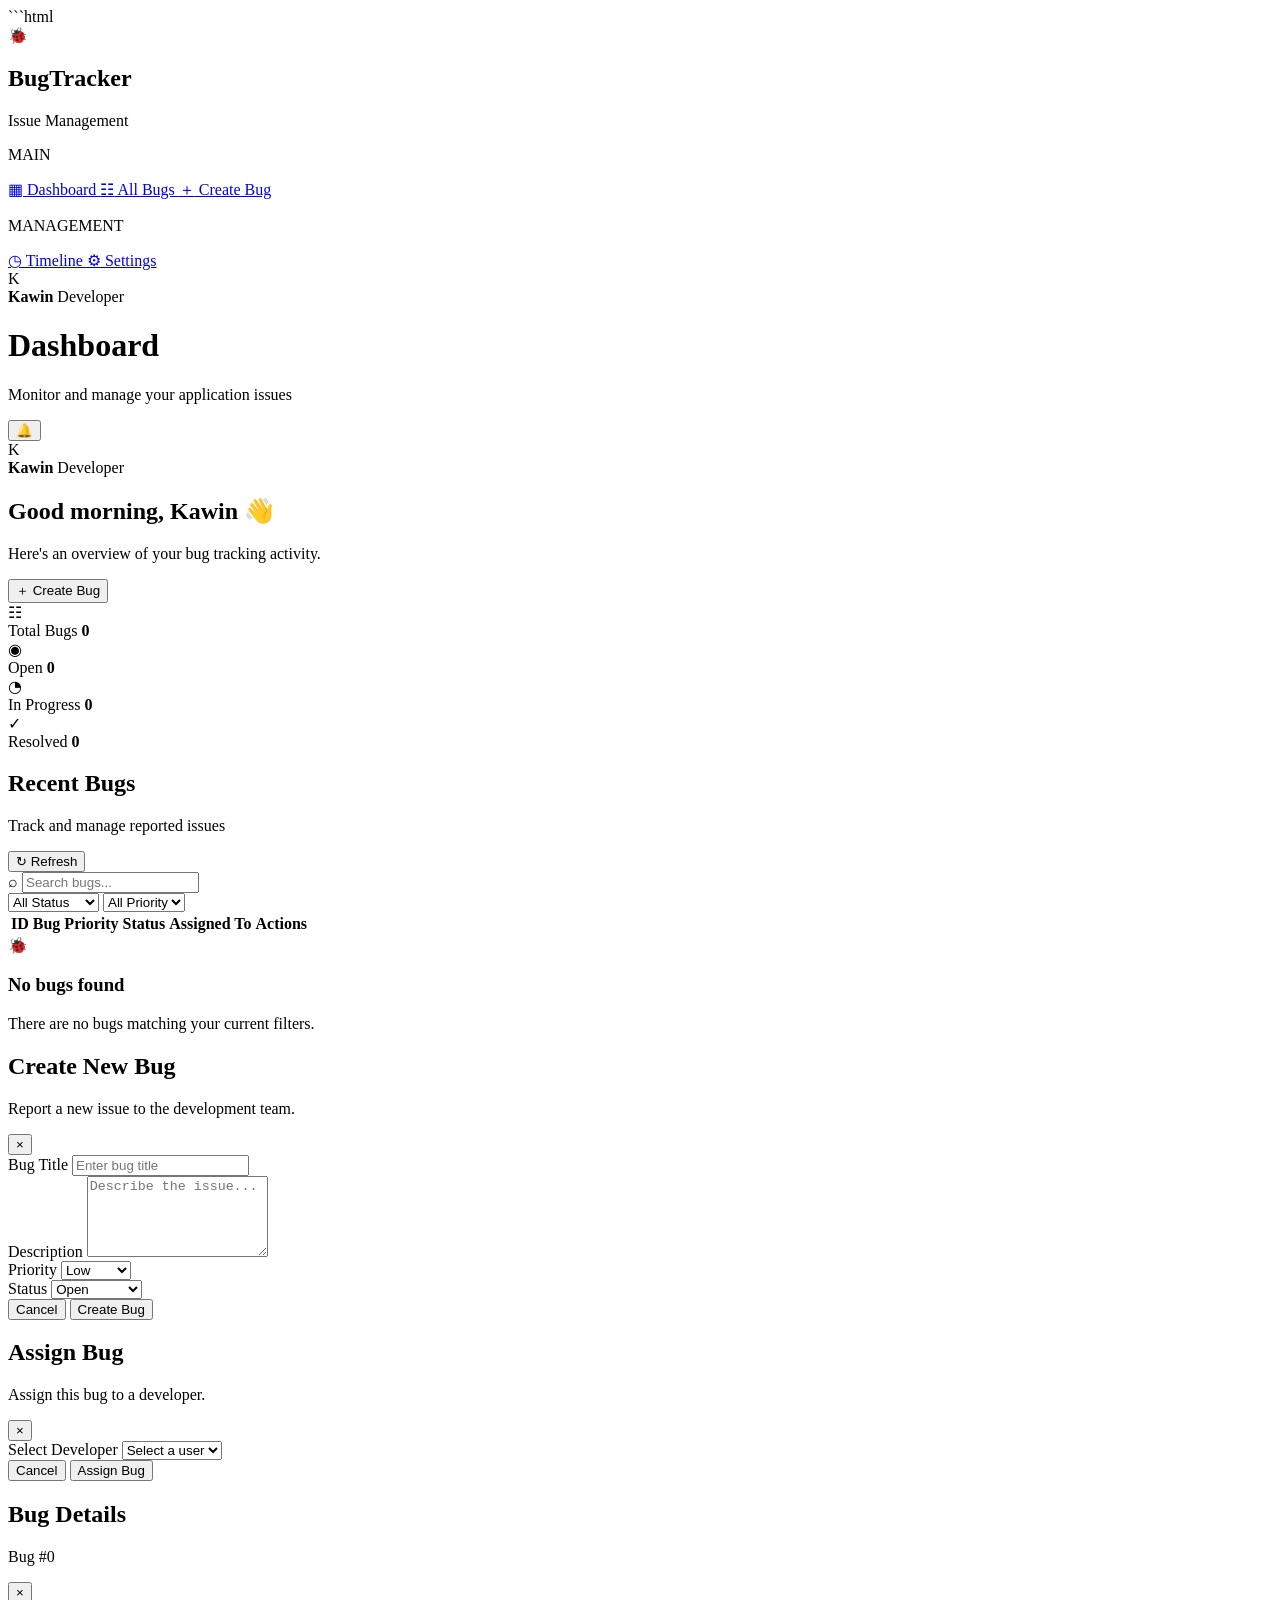
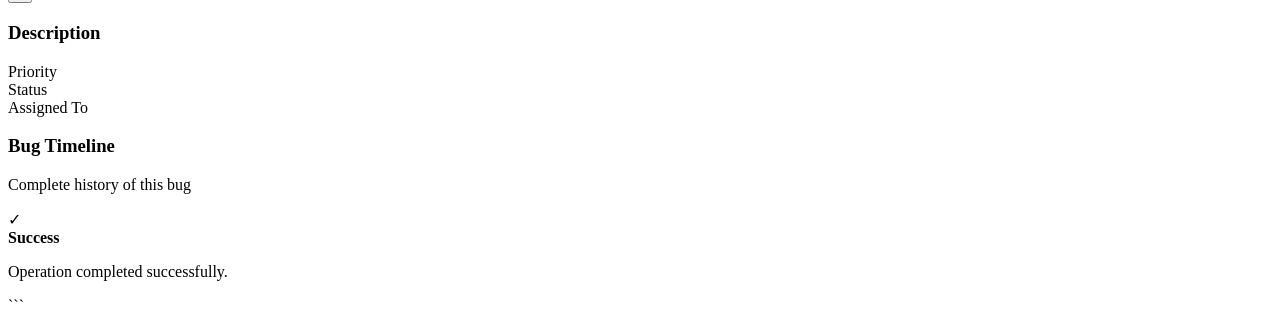
==== index.html @ 011f1955 "Create index.html" ====
```html
<!DOCTYPE html>
<html lang="en">

<head>
    <meta charset="UTF-8">
    <meta name="viewport" content="width=device-width, initial-scale=1.0">

    <title>BugTracker | Dashboard</title>

    <link rel="stylesheet" href="style.css">
</head>

<body>

    <aside class="sidebar">

        <div class="logo">
            <div class="logo-icon">🐞</div>

            <div>
                <h2>BugTracker</h2>
                <span>Issue Management</span>
            </div>
        </div>

        <nav class="sidebar-nav">

            <p class="nav-title">MAIN</p>

            <a href="#" class="nav-link active">
                <span>▦</span>
                Dashboard
            </a>

            <a href="#" class="nav-link">
                <span>☷</span>
                All Bugs
            </a>

            <a href="#" class="nav-link" id="sidebarCreateBug">
                <span>＋</span>
                Create Bug
            </a>

            <p class="nav-title">MANAGEMENT</p>

            <a href="#" class="nav-link" id="sidebarTimeline">
                <span>◷</span>
                Timeline
            </a>

            <a href="#" class="nav-link">
                <span>⚙</span>
                Settings
            </a>

        </nav>

        <div class="sidebar-footer">

            <div class="user-mini">

                <div class="avatar">
                    K
                </div>

                <div>
                    <strong>Kawin</strong>
                    <span>Developer</span>
                </div>

            </div>

        </div>

    </aside>


    <main class="main-content">

        <header class="top-header">

            <div class="page-heading">

                <div>
                    <h1>Dashboard</h1>
                    <p>Monitor and manage your application issues</p>
                </div>

            </div>

            <div class="header-actions">

                <button class="icon-button" title="Notifications">
                    🔔
                </button>

                <div class="profile">

                    <div class="avatar">
                        K
                    </div>

                    <div class="profile-info">
                        <strong>Kawin</strong>
                        <span>Developer</span>
                    </div>

                </div>

            </div>

        </header>


        <section class="dashboard-content">

            <div class="welcome-section">

                <div>
                    <h2>Good morning, Kawin 👋</h2>
                    <p>Here's an overview of your bug tracking activity.</p>
                </div>

                <button class="primary-button" id="createBugButton">
                    <span>＋</span>
                    Create Bug
                </button>

            </div>


            <div class="stats-grid">

                <div class="stat-card">

                    <div class="stat-icon total-icon">
                        ☷
                    </div>

                    <div class="stat-details">
                        <span>Total Bugs</span>
                        <strong id="totalBugs">0</strong>
                    </div>

                </div>


                <div class="stat-card">

                    <div class="stat-icon open-icon">
                        ◉
                    </div>

                    <div class="stat-details">
                        <span>Open</span>
                        <strong id="openBugs">0</strong>
                    </div>

                </div>


                <div class="stat-card">

                    <div class="stat-icon progress-icon">
                        ◔
                    </div>

                    <div class="stat-details">
                        <span>In Progress</span>
                        <strong id="progressBugs">0</strong>
                    </div>

                </div>


                <div class="stat-card">

                    <div class="stat-icon resolved-icon">
                        ✓
                    </div>

                    <div class="stat-details">
                        <span>Resolved</span>
                        <strong id="resolvedBugs">0</strong>
                    </div>

                </div>

            </div>


            <section class="bug-panel">

                <div class="panel-header">

                    <div>
                        <h2>Recent Bugs</h2>
                        <p>Track and manage reported issues</p>
                    </div>

                    <button class="secondary-button" id="refreshButton">
                        ↻ Refresh
                    </button>

                </div>


                <div class="toolbar">

                    <div class="search-box">

                        <span>⌕</span>

                        <input
                            type="text"
                            id="searchInput"
                            placeholder="Search bugs..."
                        >

                    </div>


                    <select id="statusFilter">

                        <option value="">All Status</option>
                        <option value="OPEN">Open</option>
                        <option value="IN_PROGRESS">In Progress</option>
                        <option value="RESOLVED">Resolved</option>

                    </select>


                    <select id="priorityFilter">

                        <option value="">All Priority</option>
                        <option value="CRITICAL">Critical</option>
                        <option value="HIGH">High</option>
                        <option value="MEDIUM">Medium</option>
                        <option value="LOW">Low</option>

                    </select>

                </div>


                <div class="table-wrapper">

                    <table>

                        <thead>

                            <tr>
                                <th>ID</th>
                                <th>Bug</th>
                                <th>Priority</th>
                                <th>Status</th>
                                <th>Assigned To</th>
                                <th>Actions</th>
                            </tr>

                        </thead>

                        <tbody id="bugTableBody">
                        </tbody>

                    </table>

                </div>


                <div class="empty-state" id="emptyState">

                    <div class="empty-icon">
                        🐞
                    </div>

                    <h3>No bugs found</h3>

                    <p>
                        There are no bugs matching your current filters.
                    </p>

                </div>

            </section>

        </section>

    </main>


    <!-- CREATE / EDIT BUG MODAL -->

    <div class="modal-overlay" id="bugModal">

        <div class="modal">

            <div class="modal-header">

                <div>
                    <h2 id="bugModalTitle">Create New Bug</h2>

                    <p id="bugModalSubtitle">
                        Report a new issue to the development team.
                    </p>
                </div>

                <button class="close-button" id="closeModal">
                    ×
                </button>

            </div>


            <form id="bugForm">

                <div class="form-group">

                    <label for="bugTitle">
                        Bug Title
                    </label>

                    <input
                        type="text"
                        id="bugTitle"
                        placeholder="Enter bug title"
                        required
                    >

                </div>


                <div class="form-group">

                    <label for="bugDescription">
                        Description
                    </label>

                    <textarea
                        id="bugDescription"
                        placeholder="Describe the issue..."
                        rows="5"
                        required
                    ></textarea>

                </div>


                <div class="form-row">

                    <div class="form-group">

                        <label for="bugPriority">
                            Priority
                        </label>

                        <select id="bugPriority">

                            <option value="LOW">Low</option>
                            <option value="MEDIUM">Medium</option>
                            <option value="HIGH">High</option>
                            <option value="CRITICAL">Critical</option>

                        </select>

                    </div>


                    <div class="form-group">

                        <label for="bugStatus">
                            Status
                        </label>

                        <select id="bugStatus">

                            <option value="OPEN">Open</option>
                            <option value="IN_PROGRESS">In Progress</option>
                            <option value="RESOLVED">Resolved</option>

                        </select>

                    </div>

                </div>


                <div class="modal-actions">

                    <button
                        type="button"
                        class="secondary-button"
                        id="cancelButton"
                    >
                        Cancel
                    </button>

                    <button
                        type="submit"
                        class="primary-button"
                        id="saveBugButton"
                    >
                        Create Bug
                    </button>

                </div>

            </form>

        </div>

    </div>


    <!-- ASSIGN BUG MODAL -->

    <div class="modal-overlay" id="assignModal">

        <div class="modal">

            <div class="modal-header">

                <div>

                    <h2>Assign Bug</h2>

                    <p id="assignBugSubtitle">
                        Assign this bug to a developer.
                    </p>

                </div>

                <button class="close-button" id="closeAssignModal">
                    ×
                </button>

            </div>


            <div class="form-group">

                <label for="userSelect">
                    Select Developer
                </label>

                <select id="userSelect">

                    <option value="">
                        Select a user
                    </option>

                </select>

            </div>


            <div class="modal-actions">

                <button
                    type="button"
                    class="secondary-button"
                    id="cancelAssignButton"
                >
                    Cancel
                </button>

                <button
                    type="button"
                    class="primary-button"
                    id="confirmAssignButton"
                >
                    Assign Bug
                </button>

            </div>

        </div>

    </div>


    <!-- BUG DETAILS / TIMELINE MODAL -->

    <div class="modal-overlay" id="timelineModal">

        <div class="modal timeline-modal">

            <div class="modal-header">

                <div>

                    <h2 id="timelineBugTitle">
                        Bug Details
                    </h2>

                    <p id="timelineBugId">
                        Bug #0
                    </p>

                </div>

                <button
                    class="close-button"
                    id="closeTimelineModal"
                >
                    ×
                </button>

            </div>


            <div class="bug-details">

                <div class="detail-section">

                    <h3>Description</h3>

                    <p id="timelineDescription">
                    </p>

                </div>


                <div class="detail-grid">

                    <div class="detail-box">

                        <span>Priority</span>

                        <strong id="timelinePriority">
                        </strong>

                    </div>


                    <div class="detail-box">

                        <span>Status</span>

                        <strong id="timelineStatus">
                        </strong>

                    </div>


                    <div class="detail-box">

                        <span>Assigned To</span>

                        <strong id="timelineAssigned">
                        </strong>

                    </div>

                </div>

            </div>


            <div class="timeline-section">

                <div class="timeline-heading">

                    <div>

                        <h3>Bug Timeline</h3>

                        <p>Complete history of this bug</p>

                    </div>

                </div>


                <div
                    id="timelineContainer"
                    class="timeline-container"
                >
                </div>

            </div>

        </div>

    </div>


    <!-- TOAST -->

    <div class="toast" id="toast">

        <span class="toast-icon">
            ✓
        </span>

        <div>

            <strong id="toastTitle">
                Success
            </strong>

            <p id="toastMessage">
                Operation completed successfully.
            </p>

        </div>

    </div>


    <script src="script.js"></script>

</body>

</html>
```
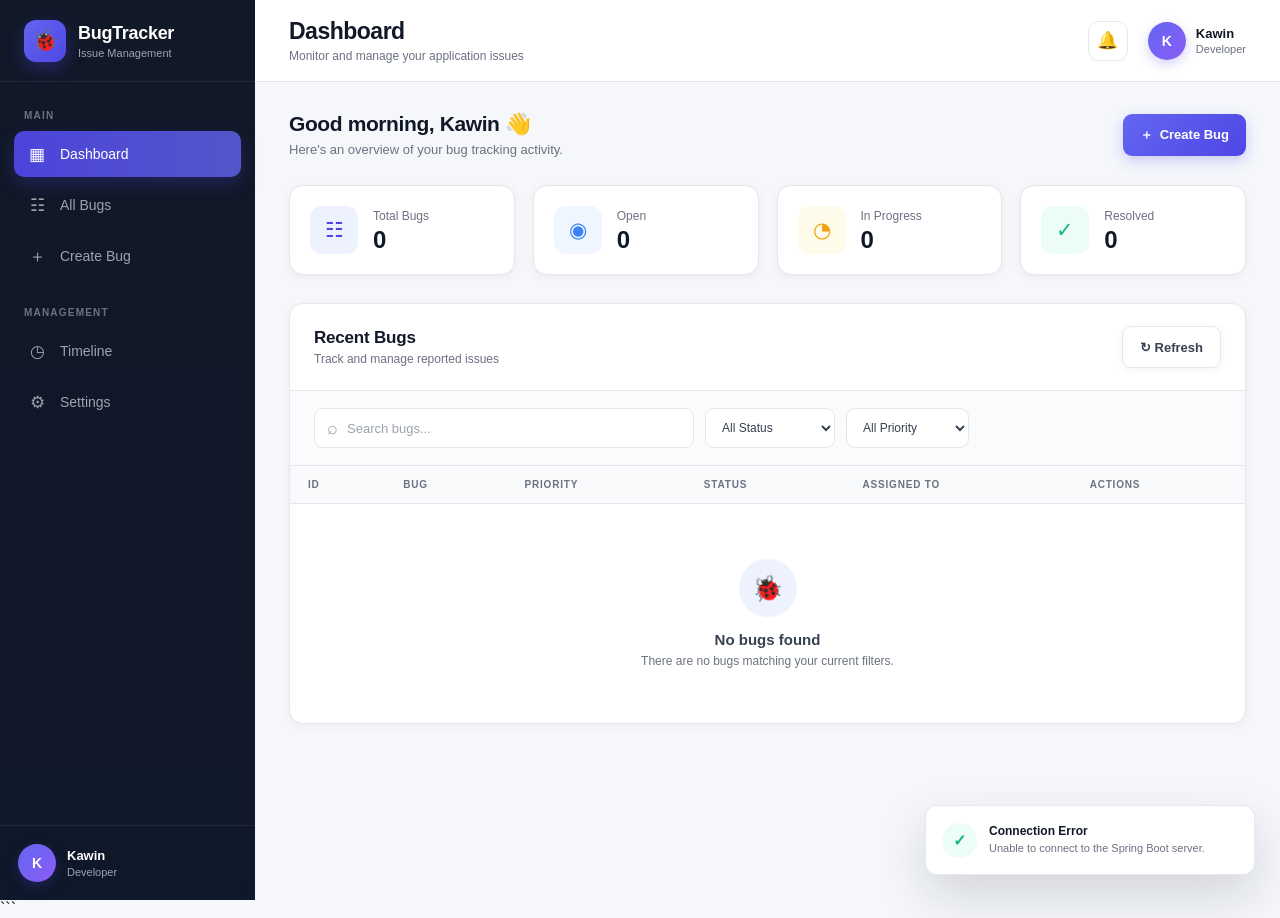
==== commit b5727660: "Update index.html" ====
--- a/index.html
+++ b/index.html
@@ -1,4 +1,4 @@
-```html
+
 <!DOCTYPE html>
 <html lang="en">
 
--- a/style.css
+++ b/style.css
@@ -0,0 +1,1747 @@
+/* =========================================================
+   BUGTRACKER - MODERN PROFESSIONAL UI
+   ========================================================= */
+
+* {
+    margin: 0;
+    padding: 0;
+    box-sizing: border-box;
+}
+
+:root {
+    --primary: #4f46e5;
+    --primary-dark: #4338ca;
+    --primary-light: #eef2ff;
+
+    --sidebar: #111827;
+    --sidebar-light: #1f2937;
+
+    --background: #f5f7fb;
+    --card: #ffffff;
+
+    --text: #111827;
+    --text-secondary: #6b7280;
+    --text-light: #9ca3af;
+
+    --border: #e5e7eb;
+
+    --green: #10b981;
+    --green-light: #ecfdf5;
+
+    --orange: #f59e0b;
+    --orange-light: #fffbeb;
+
+    --red: #ef4444;
+    --red-light: #fef2f2;
+
+    --blue: #3b82f6;
+    --blue-light: #eff6ff;
+
+    --shadow-sm: 0 2px 8px rgba(15, 23, 42, 0.05);
+    --shadow: 0 8px 25px rgba(15, 23, 42, 0.08);
+    --shadow-lg: 0 20px 50px rgba(15, 23, 42, 0.15);
+
+    --radius: 14px;
+}
+
+body {
+    font-family:
+        Inter,
+        -apple-system,
+        BlinkMacSystemFont,
+        "Segoe UI",
+        Roboto,
+        Arial,
+        sans-serif;
+
+    background: var(--background);
+    color: var(--text);
+    min-height: 100vh;
+}
+
+/* =========================================================
+   SIDEBAR
+   ========================================================= */
+
+.sidebar {
+    position: fixed;
+    top: 0;
+    left: 0;
+
+    width: 255px;
+    height: 100vh;
+
+    background: linear-gradient(
+        180deg,
+        #111827 0%,
+        #0f172a 100%
+    );
+
+    color: white;
+
+    display: flex;
+    flex-direction: column;
+
+    z-index: 100;
+}
+
+/* LOGO */
+
+.logo {
+    height: 82px;
+
+    display: flex;
+    align-items: center;
+
+    padding: 0 24px;
+
+    border-bottom: 1px solid rgba(255,255,255,0.07);
+}
+
+.logo-icon {
+    width: 42px;
+    height: 42px;
+
+    border-radius: 12px;
+
+    display: flex;
+    align-items: center;
+    justify-content: center;
+
+    background: linear-gradient(
+        135deg,
+        #6366f1,
+        #4f46e5
+    );
+
+    font-size: 21px;
+
+    margin-right: 12px;
+
+    box-shadow: 0 6px 18px rgba(79,70,229,0.35);
+}
+
+.logo h2 {
+    font-size: 18px;
+    font-weight: 700;
+    letter-spacing: -0.3px;
+}
+
+.logo span {
+    display: block;
+
+    margin-top: 3px;
+
+    color: #9ca3af;
+
+    font-size: 11px;
+}
+
+/* NAVIGATION */
+
+.sidebar-nav {
+    padding: 28px 14px;
+}
+
+.nav-title {
+    color: #6b7280;
+
+    font-size: 10px;
+    font-weight: 700;
+
+    letter-spacing: 1.2px;
+
+    margin: 0 10px 10px;
+}
+
+.nav-title:not(:first-child) {
+    margin-top: 28px;
+}
+
+.nav-link {
+    display: flex;
+    align-items: center;
+
+    gap: 13px;
+
+    height: 46px;
+
+    padding: 0 13px;
+
+    margin-bottom: 5px;
+
+    border-radius: 10px;
+
+    color: #9ca3af;
+
+    text-decoration: none;
+
+    font-size: 14px;
+    font-weight: 500;
+
+    transition:
+        background 0.2s ease,
+        color 0.2s ease,
+        transform 0.2s ease;
+}
+
+.nav-link span {
+    width: 20px;
+
+    text-align: center;
+
+    font-size: 17px;
+}
+
+.nav-link:hover {
+    background: rgba(255,255,255,0.07);
+
+    color: white;
+
+    transform: translateX(2px);
+}
+
+.nav-link.active {
+    background: linear-gradient(
+        90deg,
+        rgba(79,70,229,0.95),
+        rgba(99,102,241,0.8)
+    );
+
+    color: white;
+
+    box-shadow:
+        0 7px 18px rgba(79,70,229,0.25);
+}
+
+/* SIDEBAR FOOTER */
+
+.sidebar-footer {
+    margin-top: auto;
+
+    padding: 18px;
+
+    border-top: 1px solid rgba(255,255,255,0.07);
+}
+
+.user-mini {
+    display: flex;
+    align-items: center;
+
+    gap: 11px;
+}
+
+.user-mini strong {
+    display: block;
+
+    font-size: 13px;
+}
+
+.user-mini span {
+    display: block;
+
+    margin-top: 3px;
+
+    color: #9ca3af;
+
+    font-size: 11px;
+}
+
+/* =========================================================
+   AVATAR
+   ========================================================= */
+
+.avatar {
+    width: 38px;
+    height: 38px;
+
+    border-radius: 50%;
+
+    background: linear-gradient(
+        135deg,
+        #6366f1,
+        #8b5cf6
+    );
+
+    display: flex;
+    align-items: center;
+    justify-content: center;
+
+    color: white;
+
+    font-weight: 700;
+
+    font-size: 14px;
+
+    flex-shrink: 0;
+
+    box-shadow:
+        0 4px 12px rgba(79,70,229,0.25);
+}
+
+/* =========================================================
+   MAIN CONTENT
+   ========================================================= */
+
+.main-content {
+    margin-left: 255px;
+
+    min-height: 100vh;
+}
+
+/* =========================================================
+   HEADER
+   ========================================================= */
+
+.top-header {
+    height: 82px;
+
+    background: rgba(255,255,255,0.96);
+
+    border-bottom: 1px solid var(--border);
+
+    display: flex;
+    align-items: center;
+    justify-content: space-between;
+
+    padding: 0 34px;
+
+    position: sticky;
+    top: 0;
+
+    z-index: 50;
+
+    backdrop-filter: blur(10px);
+}
+
+.page-heading h1 {
+    font-size: 23px;
+
+    font-weight: 750;
+
+    letter-spacing: -0.5px;
+}
+
+.page-heading p {
+    margin-top: 4px;
+
+    color: var(--text-secondary);
+
+    font-size: 12px;
+}
+
+.header-actions {
+    display: flex;
+    align-items: center;
+
+    gap: 20px;
+}
+
+.icon-button {
+    width: 40px;
+    height: 40px;
+
+    border: 1px solid var(--border);
+
+    background: white;
+
+    border-radius: 10px;
+
+    cursor: pointer;
+
+    font-size: 17px;
+
+    transition: 0.2s;
+}
+
+.icon-button:hover {
+    background: var(--primary-light);
+
+    border-color: #c7d2fe;
+
+    transform: translateY(-1px);
+}
+
+.profile {
+    display: flex;
+    align-items: center;
+
+    gap: 10px;
+}
+
+.profile-info strong {
+    display: block;
+
+    font-size: 13px;
+}
+
+.profile-info span {
+    display: block;
+
+    color: var(--text-secondary);
+
+    font-size: 11px;
+
+    margin-top: 2px;
+}
+
+/* =========================================================
+   DASHBOARD CONTENT
+   ========================================================= */
+
+.dashboard-content {
+    padding: 30px 34px 50px;
+}
+
+/* WELCOME */
+
+.welcome-section {
+    display: flex;
+
+    justify-content: space-between;
+
+    align-items: center;
+
+    margin-bottom: 28px;
+}
+
+.welcome-section h2 {
+    font-size: 21px;
+
+    letter-spacing: -0.4px;
+}
+
+.welcome-section p {
+    color: var(--text-secondary);
+
+    margin-top: 6px;
+
+    font-size: 13px;
+}
+
+/* =========================================================
+   BUTTONS
+   ========================================================= */
+
+.primary-button,
+.secondary-button {
+    border: none;
+
+    height: 42px;
+
+    padding: 0 17px;
+
+    border-radius: 9px;
+
+    font-size: 13px;
+
+    font-weight: 600;
+
+    cursor: pointer;
+
+    display: inline-flex;
+
+    align-items: center;
+
+    justify-content: center;
+
+    gap: 7px;
+
+    transition:
+        transform 0.2s ease,
+        box-shadow 0.2s ease,
+        background 0.2s ease;
+}
+
+.primary-button {
+    background: linear-gradient(
+        135deg,
+        #6366f1,
+        #4f46e5
+    );
+
+    color: white;
+
+    box-shadow:
+        0 5px 14px rgba(79,70,229,0.25);
+}
+
+.primary-button:hover {
+    background: linear-gradient(
+        135deg,
+        #4f46e5,
+        #4338ca
+    );
+
+    transform: translateY(-2px);
+
+    box-shadow:
+        0 8px 20px rgba(79,70,229,0.32);
+}
+
+.primary-button:active {
+    transform: translateY(0);
+}
+
+.secondary-button {
+    background: white;
+
+    color: #374151;
+
+    border: 1px solid var(--border);
+
+    box-shadow: var(--shadow-sm);
+}
+
+.secondary-button:hover {
+    background: #f9fafb;
+
+    border-color: #cbd5e1;
+
+    transform: translateY(-1px);
+}
+
+.secondary-button:disabled {
+    opacity: 0.6;
+
+    cursor: not-allowed;
+
+    transform: none;
+}
+
+/* =========================================================
+   STATISTICS
+   ========================================================= */
+
+.stats-grid {
+    display: grid;
+
+    grid-template-columns:
+        repeat(4, minmax(0, 1fr));
+
+    gap: 18px;
+
+    margin-bottom: 28px;
+}
+
+.stat-card {
+    background: var(--card);
+
+    border: 1px solid var(--border);
+
+    border-radius: var(--radius);
+
+    padding: 20px;
+
+    display: flex;
+    align-items: center;
+
+    gap: 15px;
+
+    box-shadow: var(--shadow-sm);
+
+    transition:
+        transform 0.2s ease,
+        box-shadow 0.2s ease;
+}
+
+.stat-card:hover {
+    transform: translateY(-3px);
+
+    box-shadow: var(--shadow);
+}
+
+.stat-icon {
+    width: 48px;
+    height: 48px;
+
+    border-radius: 12px;
+
+    display: flex;
+    align-items: center;
+    justify-content: center;
+
+    font-size: 21px;
+
+    flex-shrink: 0;
+}
+
+.total-icon {
+    background: #eef2ff;
+    color: #4f46e5;
+}
+
+.open-icon {
+    background: #eff6ff;
+    color: #3b82f6;
+}
+
+.progress-icon {
+    background: #fffbeb;
+    color: #f59e0b;
+}
+
+.resolved-icon {
+    background: #ecfdf5;
+    color: #10b981;
+}
+
+.stat-details span {
+    display: block;
+
+    color: var(--text-secondary);
+
+    font-size: 12px;
+
+    margin-bottom: 5px;
+}
+
+.stat-details strong {
+    display: block;
+
+    font-size: 24px;
+
+    line-height: 1;
+
+    letter-spacing: -0.5px;
+}
+
+/* =========================================================
+   BUG PANEL
+   ========================================================= */
+
+.bug-panel {
+    background: white;
+
+    border: 1px solid var(--border);
+
+    border-radius: var(--radius);
+
+    box-shadow: var(--shadow-sm);
+
+    overflow: hidden;
+}
+
+.panel-header {
+    padding: 22px 24px;
+
+    display: flex;
+
+    justify-content: space-between;
+
+    align-items: center;
+
+    border-bottom: 1px solid var(--border);
+}
+
+.panel-header h2 {
+    font-size: 17px;
+
+    letter-spacing: -0.2px;
+}
+
+.panel-header p {
+    color: var(--text-secondary);
+
+    font-size: 12px;
+
+    margin-top: 4px;
+}
+
+/* =========================================================
+   TOOLBAR
+   ========================================================= */
+
+.toolbar {
+    padding: 17px 24px;
+
+    display: flex;
+
+    gap: 11px;
+
+    border-bottom: 1px solid var(--border);
+
+    background: #fafbfc;
+}
+
+.search-box {
+    flex: 1;
+
+    max-width: 380px;
+
+    height: 40px;
+
+    display: flex;
+
+    align-items: center;
+
+    gap: 9px;
+
+    padding: 0 12px;
+
+    background: white;
+
+    border: 1px solid var(--border);
+
+    border-radius: 9px;
+
+    transition: 0.2s;
+}
+
+.search-box:focus-within {
+    border-color: #818cf8;
+
+    box-shadow:
+        0 0 0 3px rgba(99,102,241,0.1);
+}
+
+.search-box span {
+    color: #9ca3af;
+
+    font-size: 18px;
+}
+
+.search-box input {
+    width: 100%;
+
+    border: none;
+
+    outline: none;
+
+    background: transparent;
+
+    font-size: 13px;
+
+    color: var(--text);
+}
+
+.search-box input::placeholder {
+    color: #9ca3af;
+}
+
+.toolbar select {
+    height: 40px;
+
+    padding: 0 34px 0 12px;
+
+    border: 1px solid var(--border);
+
+    border-radius: 9px;
+
+    background: white;
+
+    color: #374151;
+
+    font-size: 12px;
+
+    outline: none;
+
+    cursor: pointer;
+}
+
+.toolbar select:focus {
+    border-color: #818cf8;
+
+    box-shadow:
+        0 0 0 3px rgba(99,102,241,0.1);
+}
+
+/* =========================================================
+   TABLE
+   ========================================================= */
+
+.table-wrapper {
+    overflow-x: auto;
+}
+
+table {
+    width: 100%;
+
+    border-collapse: collapse;
+
+    min-width: 760px;
+}
+
+thead {
+    background: #f8fafc;
+}
+
+th {
+    padding: 13px 18px;
+
+    text-align: left;
+
+    font-size: 10px;
+
+    text-transform: uppercase;
+
+    letter-spacing: 0.8px;
+
+    font-weight: 700;
+
+    color: #6b7280;
+
+    border-bottom: 1px solid var(--border);
+}
+
+td {
+    padding: 17px 18px;
+
+    font-size: 13px;
+
+    color: #374151;
+
+    border-bottom: 1px solid #f0f1f3;
+
+    vertical-align: middle;
+}
+
+tbody tr {
+    transition: background 0.15s ease;
+}
+
+tbody tr:hover {
+    background: #fafbff;
+}
+
+tbody tr:last-child td {
+    border-bottom: none;
+}
+
+td strong {
+    color: #111827;
+
+    font-size: 13px;
+
+    font-weight: 650;
+}
+
+.bug-description {
+    color: #9ca3af;
+
+    font-size: 11px;
+
+    margin-top: 5px;
+
+    max-width: 380px;
+
+    white-space: nowrap;
+
+    overflow: hidden;
+
+    text-overflow: ellipsis;
+}
+
+/* =========================================================
+   BADGES
+   ========================================================= */
+
+.priority-badge,
+.status-badge {
+    display: inline-flex;
+
+    align-items: center;
+
+    justify-content: center;
+
+    padding: 5px 9px;
+
+    border-radius: 20px;
+
+    font-size: 10px;
+
+    font-weight: 700;
+
+    white-space: nowrap;
+}
+
+/* PRIORITY */
+
+.priority-critical {
+    color: #b91c1c;
+
+    background: #fee2e2;
+}
+
+.priority-high {
+    color: #c2410c;
+
+    background: #ffedd5;
+}
+
+.priority-medium {
+    color: #a16207;
+
+    background: #fef3c7;
+}
+
+.priority-low {
+    color: #15803d;
+
+    background: #dcfce7;
+}
+
+/* STATUS */
+
+.status-open {
+    color: #1d4ed8;
+
+    background: #dbeafe;
+}
+
+.status-progress {
+    color: #b45309;
+
+    background: #fef3c7;
+}
+
+.status-resolved {
+    color: #047857;
+
+    background: #d1fae5;
+}
+
+/* =========================================================
+   ACTION BUTTONS
+   ========================================================= */
+
+.action-buttons {
+    display: flex;
+
+    gap: 6px;
+}
+
+.action-button {
+    width: 32px;
+    height: 32px;
+
+    border: 1px solid var(--border);
+
+    background: white;
+
+    color: #6b7280;
+
+    border-radius: 8px;
+
+    display: flex;
+
+    align-items: center;
+
+    justify-content: center;
+
+    cursor: pointer;
+
+    font-size: 14px;
+
+    transition:
+        background 0.2s ease,
+        color 0.2s ease,
+        border-color 0.2s ease,
+        transform 0.2s ease;
+}
+
+.action-button:hover {
+    background: var(--primary-light);
+
+    color: var(--primary);
+
+    border-color: #c7d2fe;
+
+    transform: translateY(-1px);
+}
+
+/* =========================================================
+   EMPTY STATE
+   ========================================================= */
+
+.empty-state {
+    text-align: center;
+
+    padding: 55px 20px;
+
+    color: var(--text-secondary);
+}
+
+.empty-icon {
+    width: 58px;
+    height: 58px;
+
+    margin: 0 auto 14px;
+
+    border-radius: 50%;
+
+    background: var(--primary-light);
+
+    display: flex;
+
+    align-items: center;
+    justify-content: center;
+
+    font-size: 25px;
+}
+
+.empty-state h3 {
+    color: #374151;
+
+    font-size: 15px;
+
+    margin-bottom: 6px;
+}
+
+.empty-state p {
+    font-size: 12px;
+}
+
+/* =========================================================
+   MODAL
+   ========================================================= */
+
+.modal-overlay {
+    position: fixed;
+
+    inset: 0;
+
+    background: rgba(15,23,42,0.55);
+
+    display: flex;
+
+    align-items: center;
+    justify-content: center;
+
+    padding: 20px;
+
+    opacity: 0;
+
+    visibility: hidden;
+
+    transition:
+        opacity 0.2s ease,
+        visibility 0.2s ease;
+
+    z-index: 500;
+
+    backdrop-filter: blur(4px);
+}
+
+.modal-overlay.show {
+    opacity: 1;
+
+    visibility: visible;
+}
+
+.modal {
+    width: 100%;
+
+    max-width: 560px;
+
+    max-height: 90vh;
+
+    overflow-y: auto;
+
+    background: white;
+
+    border-radius: 18px;
+
+    box-shadow: var(--shadow-lg);
+
+    transform: translateY(15px) scale(0.98);
+
+    transition: transform 0.2s ease;
+}
+
+.modal-overlay.show .modal {
+    transform: translateY(0) scale(1);
+}
+
+.modal-header {
+    padding: 22px 24px;
+
+    display: flex;
+
+    justify-content: space-between;
+
+    align-items: flex-start;
+
+    border-bottom: 1px solid var(--border);
+}
+
+.modal-header h2 {
+    font-size: 18px;
+
+    letter-spacing: -0.3px;
+}
+
+.modal-header p {
+    color: var(--text-secondary);
+
+    font-size: 12px;
+
+    margin-top: 5px;
+
+    line-height: 1.5;
+}
+
+.close-button {
+    width: 34px;
+    height: 34px;
+
+    border: none;
+
+    background: #f3f4f6;
+
+    color: #6b7280;
+
+    border-radius: 8px;
+
+    font-size: 21px;
+
+    cursor: pointer;
+
+    display: flex;
+
+    align-items: center;
+    justify-content: center;
+
+    transition: 0.2s;
+}
+
+.close-button:hover {
+    background: #fee2e2;
+
+    color: #dc2626;
+}
+
+/* =========================================================
+   FORM
+   ========================================================= */
+
+#bugForm {
+    padding: 24px;
+}
+
+.form-group {
+    margin-bottom: 19px;
+}
+
+.form-group label {
+    display: block;
+
+    font-size: 12px;
+
+    font-weight: 650;
+
+    color: #374151;
+
+    margin-bottom: 7px;
+}
+
+.form-group input,
+.form-group textarea,
+.form-group select {
+    width: 100%;
+
+    border: 1px solid #dfe3e8;
+
+    border-radius: 9px;
+
+    padding: 11px 12px;
+
+    font-family: inherit;
+
+    font-size: 13px;
+
+    color: #111827;
+
+    background: white;
+
+    outline: none;
+
+    transition: 0.2s;
+}
+
+.form-group input {
+    height: 42px;
+}
+
+.form-group textarea {
+    resize: vertical;
+
+    min-height: 110px;
+
+    line-height: 1.5;
+}
+
+.form-group input:focus,
+.form-group textarea:focus,
+.form-group select:focus {
+    border-color: #818cf8;
+
+    box-shadow:
+        0 0 0 3px rgba(99,102,241,0.1);
+}
+
+.form-row {
+    display: grid;
+
+    grid-template-columns: 1fr 1fr;
+
+    gap: 15px;
+}
+
+.modal-actions {
+    display: flex;
+
+    justify-content: flex-end;
+
+    gap: 10px;
+
+    padding-top: 5px;
+}
+
+/* =========================================================
+   ASSIGN MODAL
+   ========================================================= */
+
+#assignModal .modal {
+    max-width: 470px;
+}
+
+#assignModal .form-group {
+    padding: 24px 24px 5px;
+}
+
+#assignModal .modal-actions {
+    padding: 18px 24px 24px;
+}
+
+/* =========================================================
+   TIMELINE MODAL
+   ========================================================= */
+
+.timeline-modal {
+    max-width: 720px;
+}
+
+.bug-details {
+    padding: 22px 24px;
+
+    background: #fafbfc;
+
+    border-bottom: 1px solid var(--border);
+}
+
+.detail-section h3 {
+    font-size: 12px;
+
+    text-transform: uppercase;
+
+    letter-spacing: 0.7px;
+
+    color: #6b7280;
+
+    margin-bottom: 8px;
+}
+
+.detail-section p {
+    color: #374151;
+
+    font-size: 13px;
+
+    line-height: 1.6;
+}
+
+.detail-grid {
+    display: grid;
+
+    grid-template-columns:
+        repeat(3, 1fr);
+
+    gap: 12px;
+
+    margin-top: 18px;
+}
+
+.detail-box {
+    background: white;
+
+    border: 1px solid var(--border);
+
+    border-radius: 10px;
+
+    padding: 13px;
+}
+
+.detail-box span {
+    display: block;
+
+    color: #9ca3af;
+
+    font-size: 10px;
+
+    text-transform: uppercase;
+
+    letter-spacing: 0.5px;
+
+    margin-bottom: 5px;
+}
+
+.detail-box strong {
+    font-size: 12px;
+
+    color: #374151;
+}
+
+/* TIMELINE */
+
+.timeline-section {
+    padding: 23px 24px 28px;
+}
+
+.timeline-heading h3 {
+    font-size: 16px;
+}
+
+.timeline-heading p {
+    color: var(--text-secondary);
+
+    font-size: 11px;
+
+    margin-top: 4px;
+}
+
+.timeline-container {
+    margin-top: 22px;
+
+    position: relative;
+}
+
+.timeline-item {
+    position: relative;
+
+    display: flex;
+
+    gap: 14px;
+
+    padding-bottom: 22px;
+}
+
+.timeline-item:not(:last-child)::before {
+    content: "";
+
+    position: absolute;
+
+    left: 15px;
+
+    top: 31px;
+
+    bottom: 0;
+
+    width: 1px;
+
+    background: #e5e7eb;
+}
+
+.timeline-dot {
+    width: 31px;
+    height: 31px;
+
+    border-radius: 50%;
+
+    display: flex;
+
+    align-items: center;
+    justify-content: center;
+
+    font-size: 13px;
+
+    flex-shrink: 0;
+
+    z-index: 2;
+}
+
+.timeline-created {
+    background: #dcfce7;
+
+    color: #16a34a;
+}
+
+.timeline-assigned {
+    background: #dbeafe;
+
+    color: #2563eb;
+}
+
+.timeline-status {
+    background: #fef3c7;
+
+    color: #d97706;
+}
+
+.timeline-priority {
+    background: #fee2e2;
+
+    color: #dc2626;
+}
+
+.timeline-updated {
+    background: #ede9fe;
+
+    color: #7c3aed;
+}
+
+.timeline-default {
+    background: #f3f4f6;
+
+    color: #6b7280;
+}
+
+.timeline-content {
+    flex: 1;
+
+    padding: 3px 0;
+}
+
+.timeline-content-header {
+    display: flex;
+
+    align-items: center;
+
+    justify-content: space-between;
+
+    gap: 15px;
+}
+
+.timeline-content-header strong {
+    font-size: 13px;
+
+    color: #374151;
+}
+
+.timeline-content-header span {
+    color: #9ca3af;
+
+    font-size: 10px;
+
+    white-space: nowrap;
+}
+
+.timeline-action {
+    color: #6b7280;
+
+    font-size: 11px;
+
+    line-height: 1.5;
+
+    margin-top: 5px;
+}
+
+.timeline-loading {
+    text-align: center;
+
+    padding: 30px;
+
+    color: #9ca3af;
+
+    font-size: 12px;
+}
+
+.timeline-empty {
+    text-align: center;
+
+    padding: 35px 20px;
+}
+
+.timeline-empty-icon {
+    width: 45px;
+    height: 45px;
+
+    margin: 0 auto 12px;
+
+    border-radius: 50%;
+
+    background: #f3f4f6;
+
+    display: flex;
+
+    align-items: center;
+    justify-content: center;
+
+    font-size: 19px;
+
+    color: #9ca3af;
+}
+
+.timeline-empty h4 {
+    font-size: 13px;
+
+    color: #374151;
+
+    margin-bottom: 5px;
+}
+
+.timeline-empty p {
+    font-size: 11px;
+
+    color: #9ca3af;
+}
+
+/* =========================================================
+   TOAST
+   ========================================================= */
+
+.toast {
+    position: fixed;
+
+    right: 25px;
+
+    bottom: 25px;
+
+    width: 330px;
+
+    min-height: 70px;
+
+    background: white;
+
+    border: 1px solid var(--border);
+
+    border-radius: 12px;
+
+    box-shadow: var(--shadow-lg);
+
+    display: flex;
+
+    align-items: center;
+
+    gap: 12px;
+
+    padding: 13px 16px;
+
+    z-index: 1000;
+
+    transform: translateX(120%);
+
+    opacity: 0;
+
+    transition:
+        transform 0.3s ease,
+        opacity 0.3s ease;
+}
+
+.toast.show {
+    transform: translateX(0);
+
+    opacity: 1;
+}
+
+.toast-icon {
+    width: 35px;
+    height: 35px;
+
+    border-radius: 50%;
+
+    background: var(--green-light);
+
+    color: var(--green);
+
+    display: flex;
+
+    align-items: center;
+    justify-content: center;
+
+    font-weight: 700;
+}
+
+.toast strong {
+    display: block;
+
+    font-size: 12px;
+
+    color: #111827;
+}
+
+.toast p {
+    color: #6b7280;
+
+    font-size: 11px;
+
+    margin-top: 3px;
+
+    line-height: 1.4;
+}
+
+/* =========================================================
+   SCROLLBAR
+   ========================================================= */
+
+::-webkit-scrollbar {
+    width: 7px;
+    height: 7px;
+}
+
+::-webkit-scrollbar-track {
+    background: #f1f5f9;
+}
+
+::-webkit-scrollbar-thumb {
+    background: #cbd5e1;
+
+    border-radius: 10px;
+}
+
+::-webkit-scrollbar-thumb:hover {
+    background: #94a3b8;
+}
+
+/* =========================================================
+   RESPONSIVE
+   ========================================================= */
+
+@media (max-width: 1100px) {
+
+    .stats-grid {
+        grid-template-columns:
+            repeat(2, 1fr);
+    }
+
+}
+
+@media (max-width: 850px) {
+
+    .sidebar {
+        width: 220px;
+    }
+
+    .main-content {
+        margin-left: 220px;
+    }
+
+    .dashboard-content {
+        padding: 25px 22px;
+    }
+
+    .top-header {
+        padding: 0 22px;
+    }
+
+}
+
+@media (max-width: 700px) {
+
+    .sidebar {
+        position: relative;
+
+        width: 100%;
+
+        height: auto;
+    }
+
+    .sidebar-nav {
+        padding: 15px;
+    }
+
+    .sidebar-footer {
+        display: none;
+    }
+
+    .main-content {
+        margin-left: 0;
+    }
+
+    .top-header {
+        height: auto;
+
+        padding: 18px;
+
+        position: relative;
+    }
+
+    .profile-info {
+        display: none;
+    }
+
+    .dashboard-content {
+        padding: 20px 15px;
+    }
+
+    .welcome-section {
+        align-items: flex-start;
+
+        flex-direction: column;
+
+        gap: 16px;
+    }
+
+    .stats-grid {
+        grid-template-columns: 1fr;
+    }
+
+    .toolbar {
+        flex-direction: column;
+    }
+
+    .search-box {
+        max-width: none;
+    }
+
+    .toolbar select {
+        width: 100%;
+    }
+
+    .form-row {
+        grid-template-columns: 1fr;
+    }
+
+    .detail-grid {
+        grid-template-columns: 1fr;
+    }
+
+    .toast {
+        left: 15px;
+
+        right: 15px;
+
+        bottom: 15px;
+
+        width: auto;
+    }
+
+}
+
+@media (max-width: 450px) {
+
+    .logo {
+        padding: 0 17px;
+    }
+
+    .welcome-section h2 {
+        font-size: 18px;
+    }
+
+    .panel-header {
+        padding: 18px;
+    }
+
+    .panel-header {
+        align-items: flex-start;
+
+        gap: 12px;
+    }
+
+    .timeline-content-header {
+        flex-direction: column;
+
+        align-items: flex-start;
+
+        gap: 3px;
+    }
+
+    .modal-overlay {
+        padding: 10px;
+    }
+
+    .modal-header,
+    #bugForm {
+        padding: 18px;
+    }
+
+}
